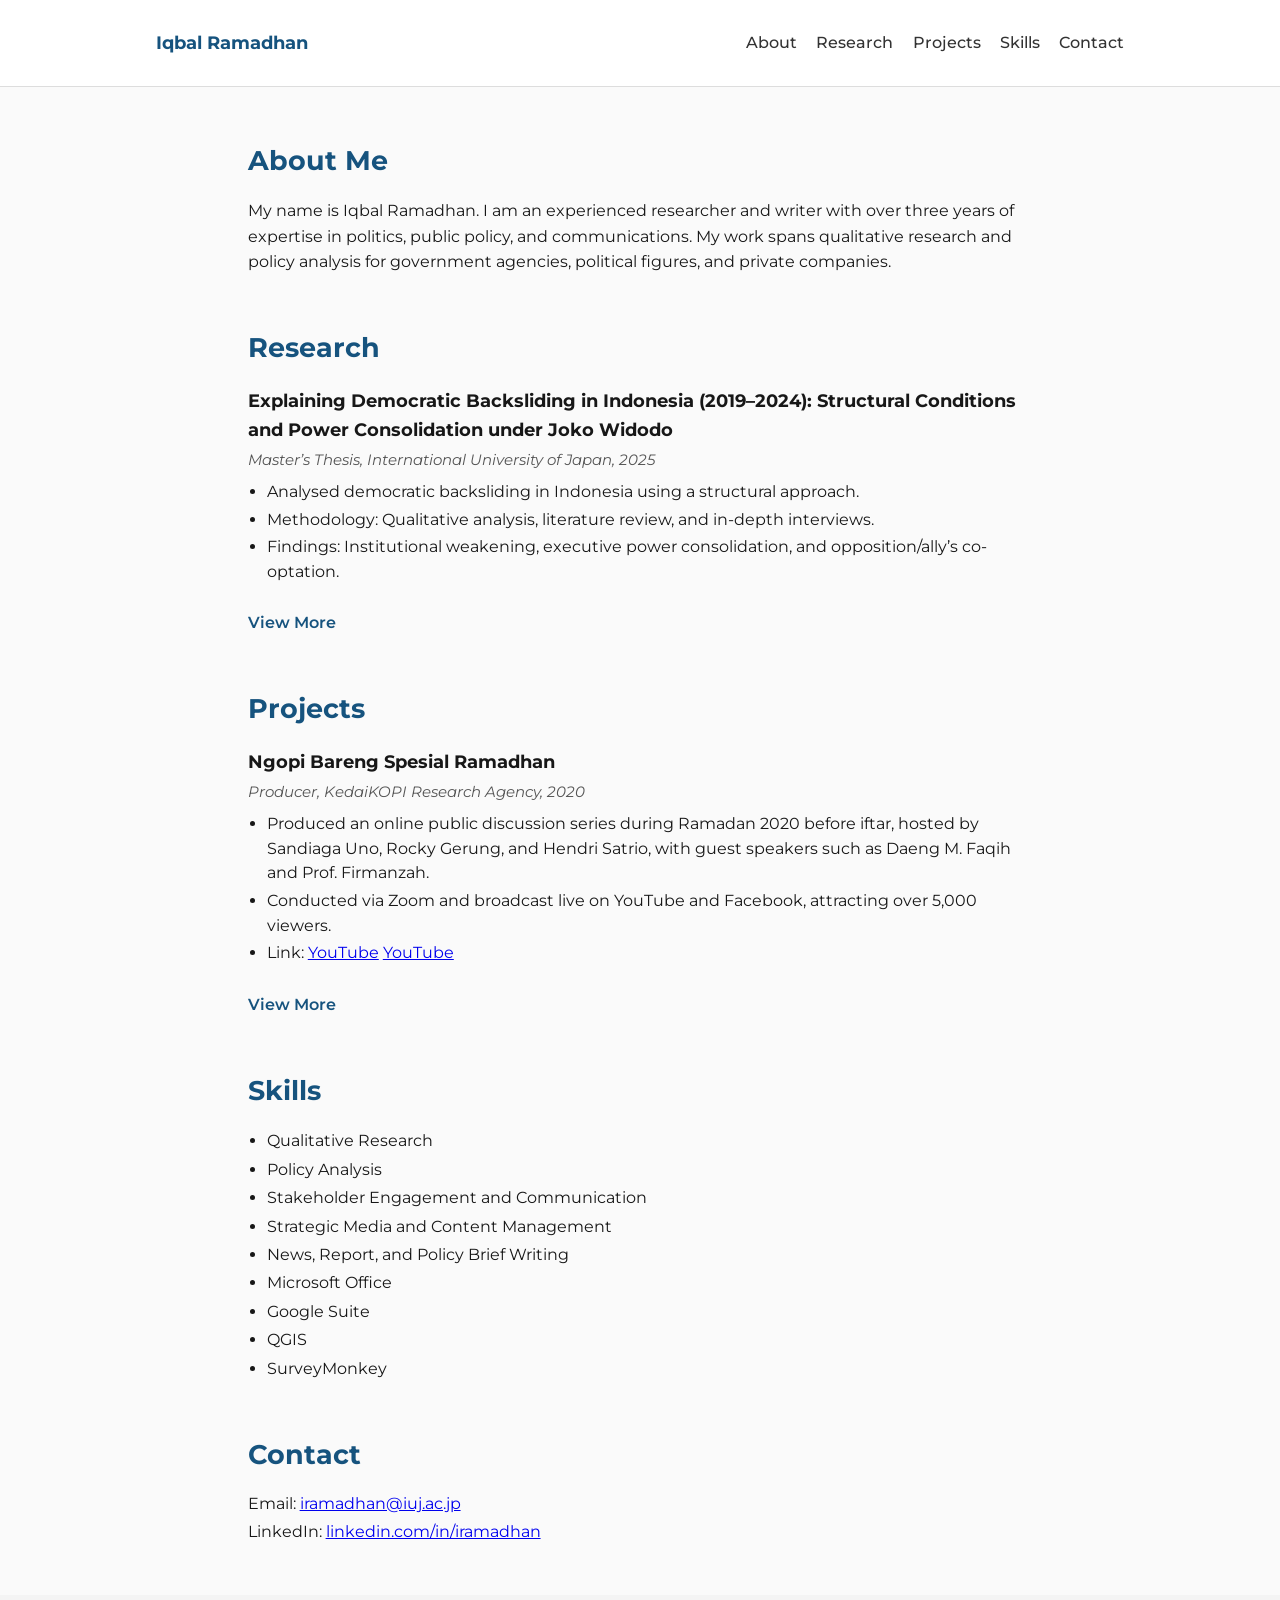
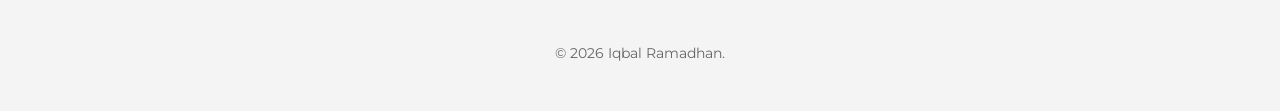
==== index.html @ 18929c5e "Update index.html" ====
<!DOCTYPE html>
<html lang="en">
<head>
  <meta charset="UTF-8" />
  <meta name="viewport" content="width=device-width, initial-scale=1.0" />
  <title>Iqbal Ramadhan – Portfolio</title>
  <link rel="preconnect" href="https://fonts.googleapis.com">
  <link rel="preconnect" href="https://fonts.gstatic.com" crossorigin>
  <link href="https://fonts.googleapis.com/css2?family=Montserrat:wght@400;600;700&display=swap" rel="stylesheet">
  <link rel="stylesheet" href="style.css" />
</head>
<body>
  <!-- Navbar -->
  <header>
    <nav>
      <h1>Iqbal Ramadhan</h1>
      <ul>
        <li><a href="#about">About</a></li>
        <li><a href="#research">Research</a></li>
        <li><a href="#projects">Projects</a></li>
        <li><a href="#skills">Skills</a></li>
        <li><a href="#contact">Contact</a></li>
      </ul>
    </nav>
  </header>

  <!-- About -->
  <section id="about">
    <h2>About Me</h2>
    <p>My name is Iqbal Ramadhan. I am an experienced researcher and writer with over three years of expertise in politics, public policy, and communications. My work spans qualitative research and policy analysis for government agencies, political figures, and private companies.</p>
  </section>

  <!-- Research (show 1 item by default) -->
  <section id="research">
    <h2>Research</h2>

    <!-- Always visible -->
    <article class="research-item">
      <h3>Explaining Democratic Backsliding in Indonesia (2019–2024): Structural Conditions and Power Consolidation under Joko Widodo</h3>
      <h5><i>Master’s Thesis, International University of Japan, 2025</i></h5>
      <ul>
        <li>Analysed democratic backsliding in Indonesia using a structural approach.</li>
        <li>Methodology: Qualitative analysis, literature review, and in-depth interviews.</li>
        <li>Findings: Institutional weakening, executive power consolidation, and opposition/ally’s co-optation.</li>
      </ul>
    </article>

    <!-- Hidden initially (revealed via single View More) -->
    <div id="more-research" hidden>
      <article class="research-item">
        <h3>Survey on Political Dynamics in Depok ahead of the 2024 Election</h3>
        <h5><i>Freelance, 2023</i></h5>
        <ul>
          <li>Surveyed local political dynamics for DPRD candidates in Depok.</li>
          <li>Methodology: Online survey and focus group discussion.</li>
        </ul>
      </article>

      <article class="research-item">
        <h3>Market Survey on Toothpaste Usage Patterns</h3>
        <h5><i>KedaiKOPI Research Agency, 2021</i></h5>
        <ul>
          <li>Survey on toothpaste usage patterns in five major Indonesian cities.</li>
          <li>Methodology: Face-to-face survey.</li>
        </ul>
      </article>

      <article class="research-item">
        <h3>Survey on Stunting Prevention Communication</h3>
        <h5><i>KedaiKOPI Research Agency, 2021</i></h5>
        <ul>
          <li>Survey on stunting prevention in seven severely affected regions.</li>
          <li>Methodology: Face-to-face survey and focus group discussion.</li>
          <li>Findings: Low awareness of stunting prevention timeline was the main cause of high cases.</li>
        </ul>
      </article>

      <article class="research-item">
        <h3>Survey & FGDs on Political Dynamics in Java & Madura</h3>
        <h5><i>KedaiKOPI Research Agency, 2021</i></h5>
        <ul>
          <li>Public opinion survey and FGDs with experts in Java and Madura electoral districts.</li>
          <li>Findings: Urban areas focus on service quality, rural areas on better living standards.</li>
        </ul>
      </article>

      <article class="research-item">
        <h3>National Survey on the Relocation of the Capital to Kalimantan</h3>
        <h5><i>KedaiKOPI Research Agency, 2019</i></h5>
        <ul>
          <li>Survey on public opinion about relocating the capital to East Kalimantan.</li>
          <li>Methodology: Face-to-face interviews.</li>
          <li>Findings: 39.8% disapproved, 35.6% approved, 24.6% no opinion; in Jakarta, 95.7% disapproved.</li>
        </ul>
      </article>
    </div>

    <!-- Single toggle link -->
    <p><a href="#" id="toggle-research" class="toggle-link">View More</a></p>
  </section>

  <!-- Projects (show 1 item by default) -->
  <section id="projects">
    <h2>Projects</h2>

    <!-- Always visible -->
    <article class="project-item">
      <h3>Ngopi Bareng Spesial Ramadhan</h3>
      <h5><i>Producer, KedaiKOPI Research Agency, 2020</i></h5>
      <ul>
        <li>Produced an online public discussion series during Ramadan 2020 before iftar, hosted by Sandiaga Uno, Rocky Gerung, and Hendri Satrio, with guest speakers such as Daeng M. Faqih and Prof. Firmanzah.</li>
        <li>Conducted via Zoom and broadcast live on YouTube and Facebook, attracting over 5,000 viewers.</li>
        <li>Link: <a href="https://www.youtube.com/watch?v=qSgcNEgy-Eo">YouTube</a> <a href="https://www.youtube.com/watch?v=FkZupnpDZ5M">YouTube</a></li>
      </ul>
    </article>

    <!-- Hidden initially (revealed via single View More) -->
    <div id="more-projects" hidden>
      <article class="project-item">
        <h3>Ngopi Bareng: Satu Asa Lawan Covid-19</h3>
        <h5><i>Producer, KedaiKOPI Research Agency, 2020</i></h5>
        <ul>
          <li>Produced an online public discussion on the early Covid-19 developments in Indonesia featuring Prof. Amin Soebandrio, Daeng M. Faqih, Agus Wibowo, Sudirman Said, and Ismail Fahmi.</li>
          <li>Conducted via Zoom and broadcast live on YouTube and Facebook, reaching over 2,000 viewers.</li>
          <li>Link: https://www.youtube.com/watch?v=qSgcNEgy-Eo <a href="#">YouTube</a></li>
        </ul>
      </article>

      <article class="project-item">
        <h3>Public Lecture by Minister of Foreign Affairs of Malaysia</h3>
        <h5><i>Project Leader, KedaiKOPI Research Agency, 2019</i></h5>
        <ul>
          <li>Led the public lecture by Malaysian Foreign Minister Saifuddin Abdullah at Paramadina University (20 July 2019).</li>
          <li>Coordinated with the Embassy of Malaysia & Paramadina University; managed event logistics.</li>
          <li>Held at Nurcholish Madjid Auditorium and broadcast live on YouTube.</li>
          <li>Link: <a href="#">YouTube</a></li>
        </ul>
      </article>
    </div>

    <!-- Single toggle link -->
    <p><a href="#" id="toggle-projects" class="toggle-link">View More</a></p>
  </section>

  <!-- Skills -->
  <section id="skills">
    <h2>Skills</h2>
    <ul>
      <li>Qualitative Research</li>
      <li>Policy Analysis</li>
      <li>Stakeholder Engagement and Communication</li>
      <li>Strategic Media and Content Management</li>
      <li>News, Report, and Policy Brief Writing</li>
      <li>Microsoft Office</li>
      <li>Google Suite</li>
      <li>QGIS</li>
      <li>SurveyMonkey</li>
    </ul>
  </section>

  <!-- Contact -->
  <section id="contact">
    <h2>Contact</h2>
    <p>Email: <a href="mailto:iramadhan@iuj.ac.jp">iramadhan@iuj.ac.jp</a></p>
    <p>LinkedIn: <a href="#">linkedin.com/in/iramadhan</a></p>
  </section>

  <!-- Footer -->
  <footer>
    <p>&copy; <span id="y"></span> Iqbal Ramadhan.</p>
  </footer>

  <!-- Scripts -->
  <script>
    // Current year
    document.getElementById('y').textContent = new Date().getFullYear();

    // Helpers
    const toggleBlock = (linkEl, blockEl) => {
      linkEl.addEventListener('click', (e) => {
        e.preventDefault();
        const isHidden = blockEl.hasAttribute('hidden');
        if (isHidden) {
          blockEl.removeAttribute('hidden');
          linkEl.textContent = 'View Less';
        } else {
          blockEl.setAttribute('hidden', '');
          linkEl.textContent = 'View More';
        }
      });
    };

    // Research toggle (one link for all hidden items)
    toggleBlock(
      document.getElementById('toggle-research'),
      document.getElementById('more-research')
    );

    // Projects toggle (one link for all hidden items)
    toggleBlock(
      document.getElementById('toggle-projects'),
      document.getElementById('more-projects')
    );
  </script>
</body>
</html>
---- style.css ----
/* Base */
* { box-sizing: border-box; }
html, body { margin: 0; }
body {
  font-family: 'Montserrat', system-ui, -apple-system, Segoe UI, Roboto, Arial, sans-serif;
  line-height: 1.6;
  color: #171717;
  background: #fafafa;
}

/* Navbar */
header {
  background: #fff;
  border-bottom: 1px solid #ddd;
  position: sticky;
  top: 0;
  z-index: 100;
}
nav {
  max-width: 1000px;
  margin: auto;
  display: flex;
  justify-content: space-between;
  align-items: center;
  padding: 0.9rem 1rem;
}
nav h1 { font-size: 1.1rem; color: #16537e; font-weight: 700; }
nav ul { list-style: none; display: flex; gap: 1.2rem; padding-left: 0; }
nav a { text-decoration: none; color: #333; font-weight: 500; }
nav a:hover { color: #0f6bd6; }

/* Sections */
section {
  max-width: 820px;
  margin: 3.2rem auto;
  padding: 0 1.1rem;
}
section h2 {
  margin: 0 0 1rem;
  font-size: 1.7rem;
  color: #16537e;
}

/* Research & Projects (flat, minimal) */
.research-item, .project-item { margin-bottom: 1.6rem; }
.research-item h3, .project-item h3 {
  font-size: 1.15rem;
  margin: 0 0 0.25rem;
}
.research-item h5, .project-item h5 {
  font-size: 0.95rem;
  color: #555;
  margin: 0 0 0.45rem;
  font-weight: 400;
}
.research-item ul, .project-item ul {
  list-style: disc;
  padding-left: 1.2rem;
  margin: 0.2rem 0 0; /* very tight top/bottom */
}
.research-item ul li, .project-item ul li { margin: 0.18rem 0; line-height: 1.55; }

/* Toggle link (simple text, no box) */
.toggle-link {
  color: #16537e;
  cursor: pointer;
  font-weight: 600;
  text-decoration: none;
}
.toggle-link:hover { text-decoration: underline; }

/* Generic lists in other sections */
#skills ul { list-style: disc; padding-left: 1.2rem; }
#skills li { margin: 0.18rem 0; }

/* Contact section */
#contact p {
  margin: 4px 0; /* bikin rapat antara Email & LinkedIn */
  line-height: 1.5;
}

/* Footer */
footer {
  text-align: center;
  padding: 2rem 1rem;
  margin-top: 2rem;
  background: #f4f4f4;
  color: #666;
  font-size: 0.9rem;
}
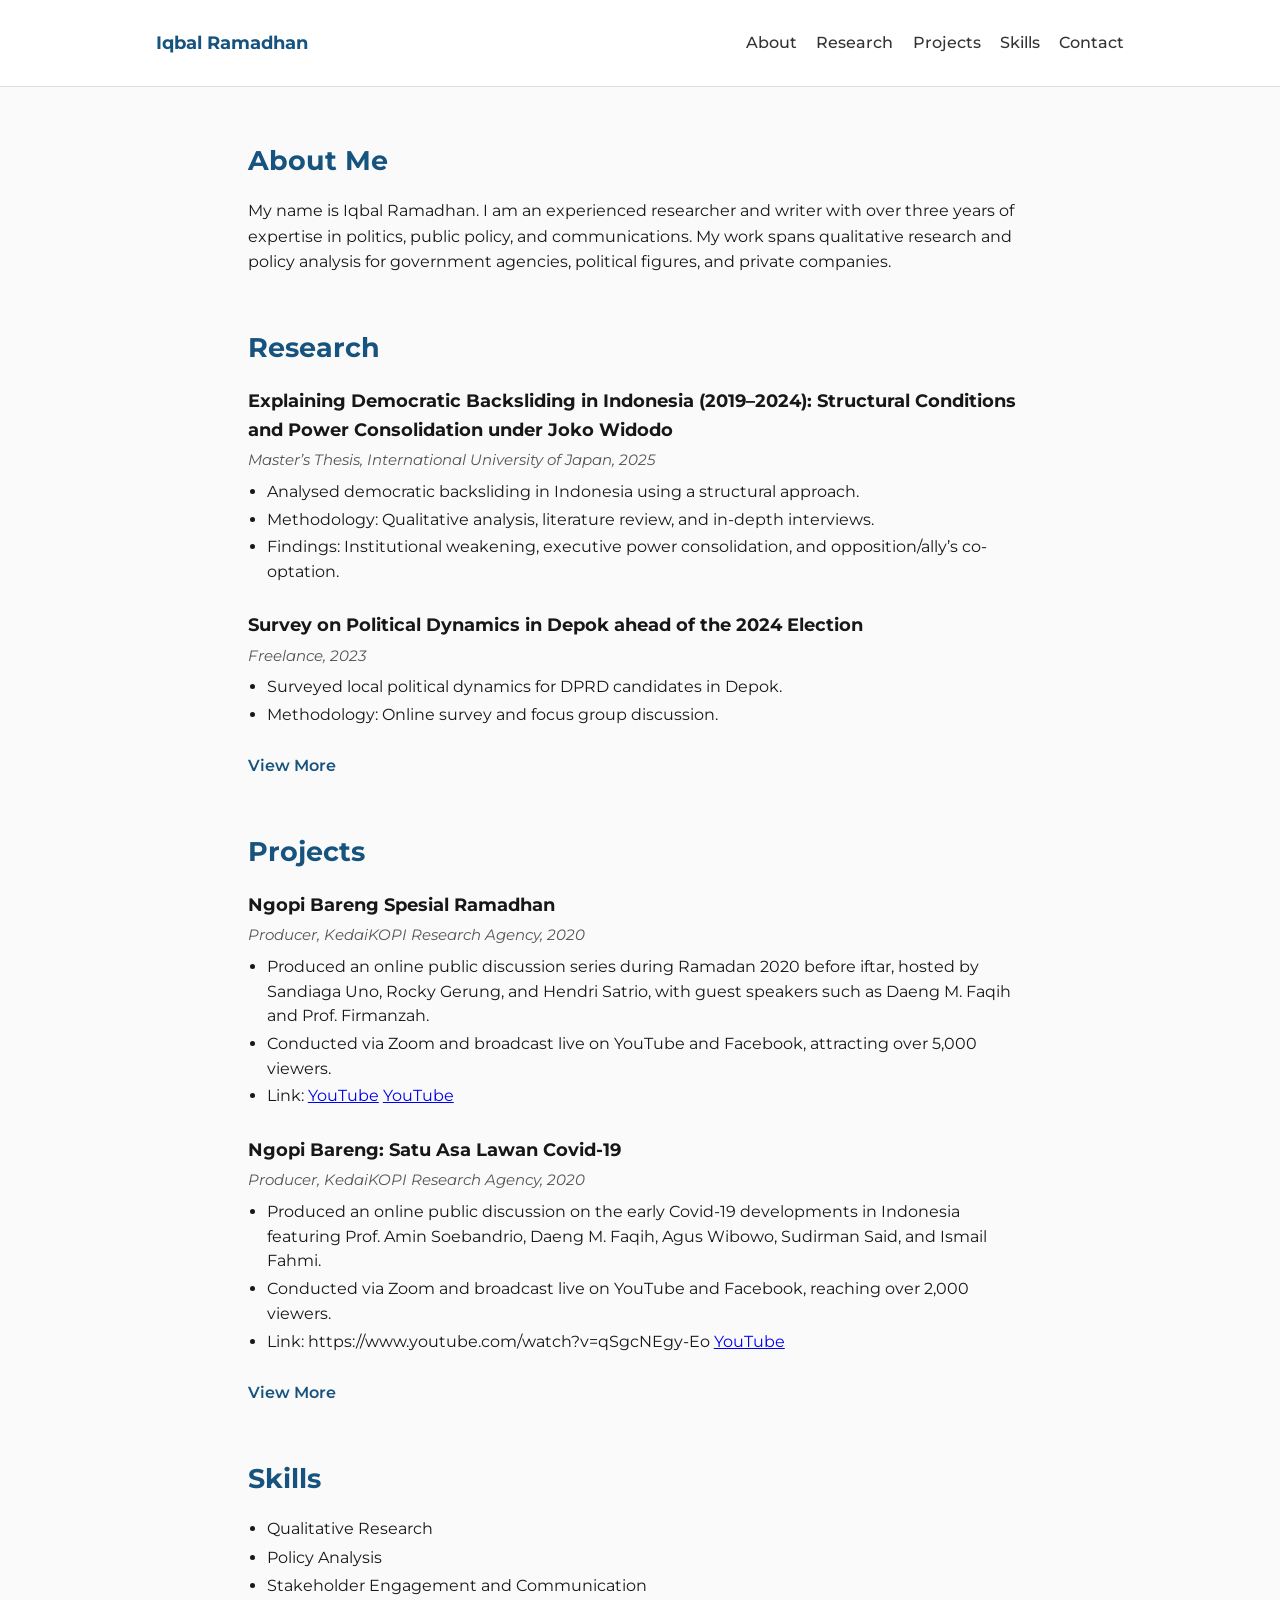
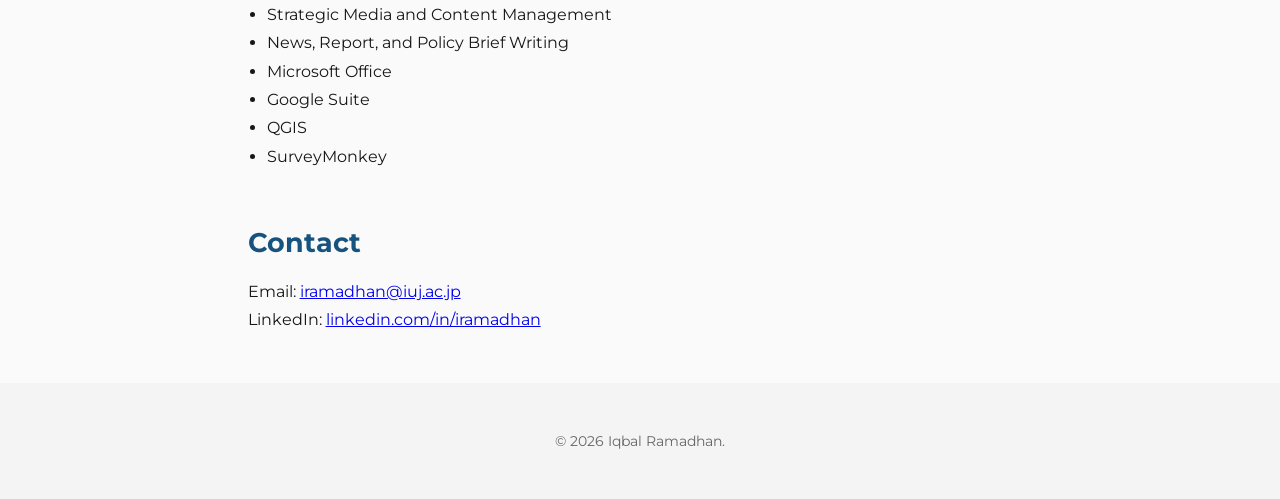
==== commit 9e5778fc: "Update index.html" ====
--- a/index.html
+++ b/index.html
@@ -45,17 +45,17 @@
       </ul>
     </article>
 
+     <article class="research-item">
+        <h3>Survey on Political Dynamics in Depok ahead of the 2024 Election</h3>
+        <h5><i>Freelance, 2023</i></h5>
+        <ul>
+          <li>Surveyed local political dynamics for DPRD candidates in Depok.</li>
+          <li>Methodology: Online survey and focus group discussion.</li>
+        </ul>
+      </article>
+
     <!-- Hidden initially (revealed via single View More) -->
     <div id="more-research" hidden>
-      <article class="research-item">
-        <h3>Survey on Political Dynamics in Depok ahead of the 2024 Election</h3>
-        <h5><i>Freelance, 2023</i></h5>
-        <ul>
-          <li>Surveyed local political dynamics for DPRD candidates in Depok.</li>
-          <li>Methodology: Online survey and focus group discussion.</li>
-        </ul>
-      </article>
-
       <article class="research-item">
         <h3>Market Survey on Toothpaste Usage Patterns</h3>
         <h5><i>KedaiKOPI Research Agency, 2021</i></h5>
@@ -113,19 +113,18 @@
         <li>Link: <a href="https://www.youtube.com/watch?v=qSgcNEgy-Eo">YouTube</a> <a href="https://www.youtube.com/watch?v=FkZupnpDZ5M">YouTube</a></li>
       </ul>
     </article>
+    <article class="project-item">
+      <h3>Ngopi Bareng: Satu Asa Lawan Covid-19</h3>
+      <h5><i>Producer, KedaiKOPI Research Agency, 2020</i></h5>
+      <ul>
+        <li>Produced an online public discussion on the early Covid-19 developments in Indonesia featuring Prof. Amin Soebandrio, Daeng M. Faqih, Agus Wibowo, Sudirman Said, and Ismail Fahmi.</li>
+        <li>Conducted via Zoom and broadcast live on YouTube and Facebook, reaching over 2,000 viewers.</li>
+        <li>Link: https://www.youtube.com/watch?v=qSgcNEgy-Eo <a href="#">YouTube</a></li>
+      </ul>
+    </article>
 
     <!-- Hidden initially (revealed via single View More) -->
     <div id="more-projects" hidden>
-      <article class="project-item">
-        <h3>Ngopi Bareng: Satu Asa Lawan Covid-19</h3>
-        <h5><i>Producer, KedaiKOPI Research Agency, 2020</i></h5>
-        <ul>
-          <li>Produced an online public discussion on the early Covid-19 developments in Indonesia featuring Prof. Amin Soebandrio, Daeng M. Faqih, Agus Wibowo, Sudirman Said, and Ismail Fahmi.</li>
-          <li>Conducted via Zoom and broadcast live on YouTube and Facebook, reaching over 2,000 viewers.</li>
-          <li>Link: https://www.youtube.com/watch?v=qSgcNEgy-Eo <a href="#">YouTube</a></li>
-        </ul>
-      </article>
-
       <article class="project-item">
         <h3>Public Lecture by Minister of Foreign Affairs of Malaysia</h3>
         <h5><i>Project Leader, KedaiKOPI Research Agency, 2019</i></h5>
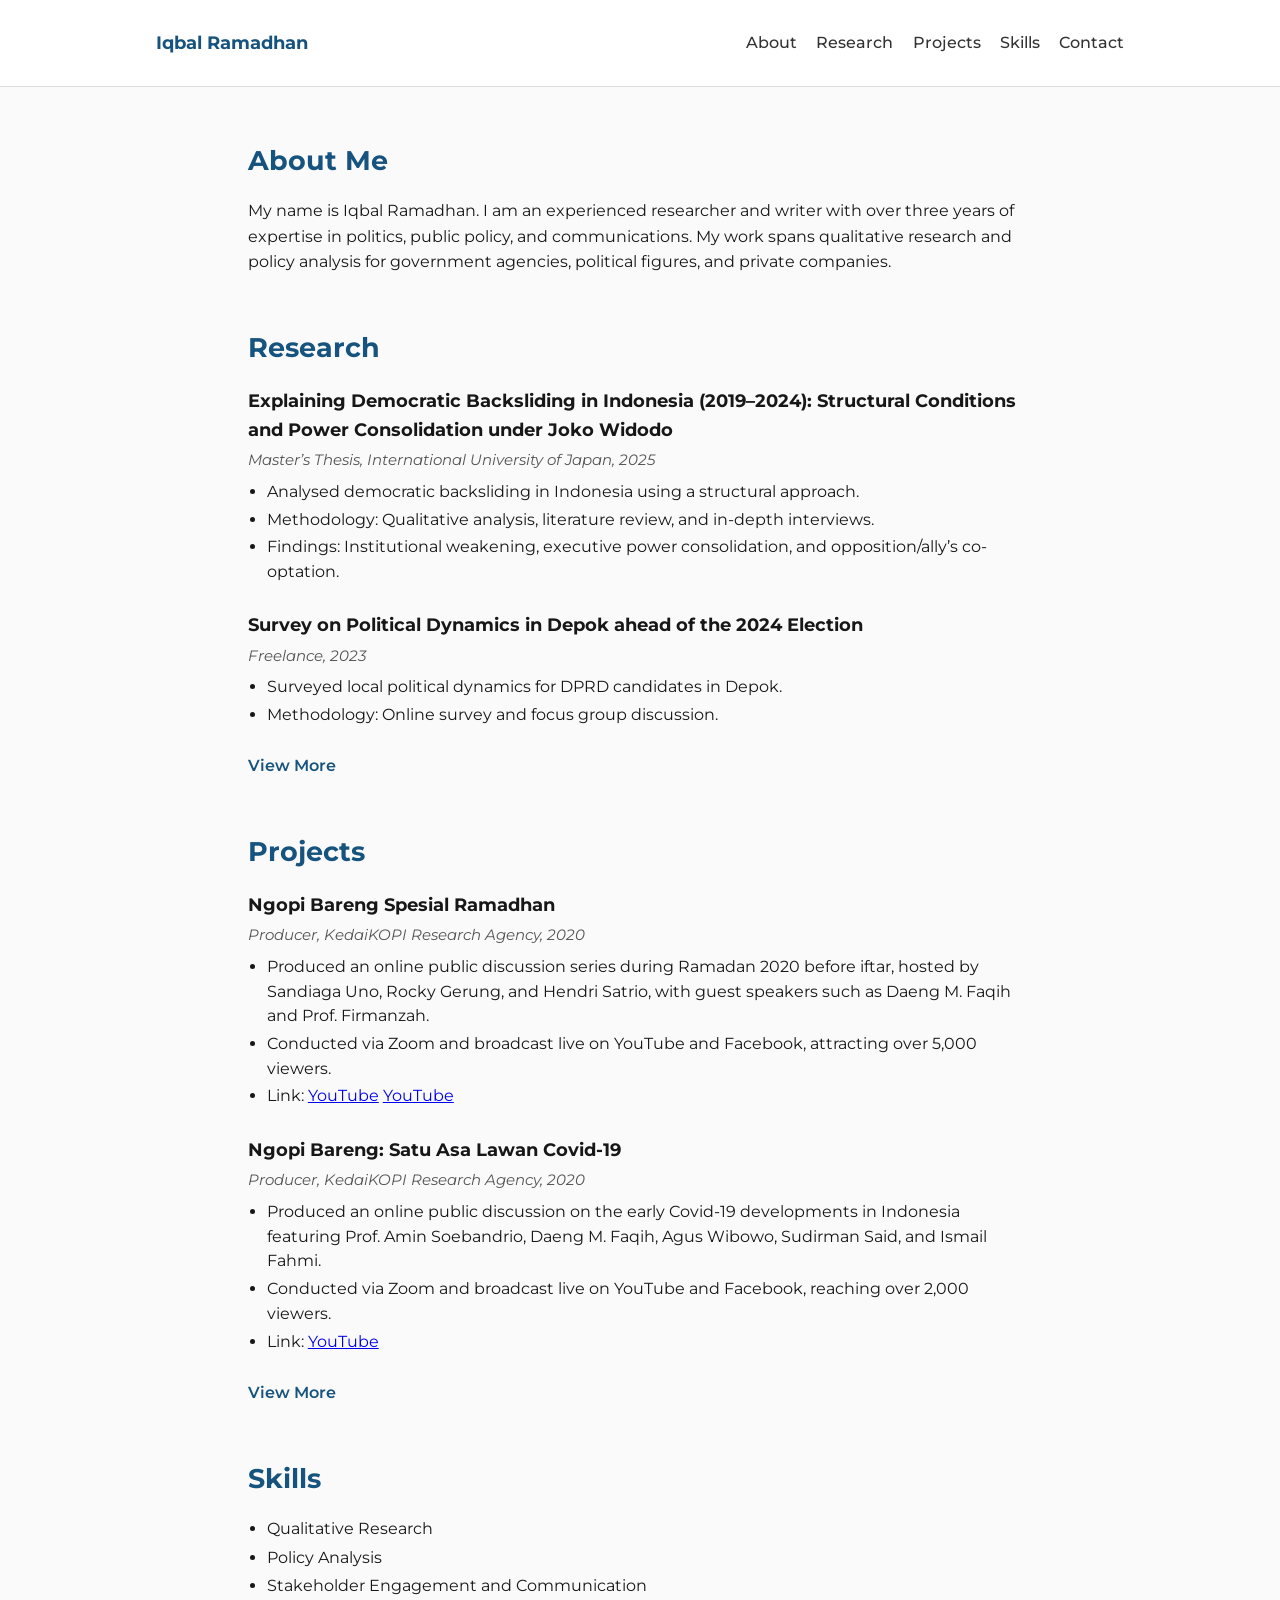
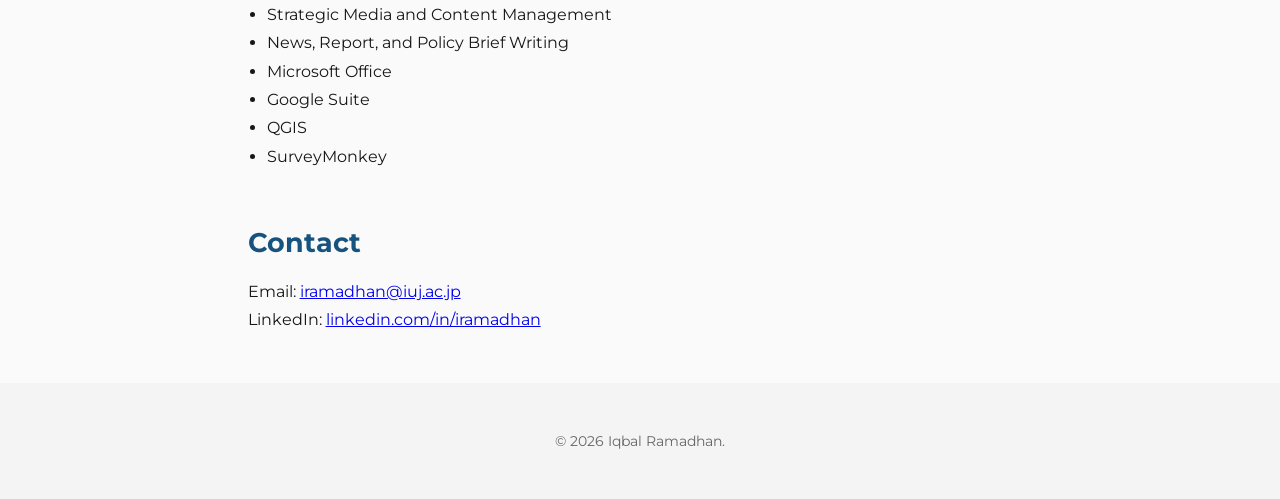
==== commit a5b7a4ec: "Update index.html" ====
--- a/index.html
+++ b/index.html
@@ -119,7 +119,7 @@
       <ul>
         <li>Produced an online public discussion on the early Covid-19 developments in Indonesia featuring Prof. Amin Soebandrio, Daeng M. Faqih, Agus Wibowo, Sudirman Said, and Ismail Fahmi.</li>
         <li>Conducted via Zoom and broadcast live on YouTube and Facebook, reaching over 2,000 viewers.</li>
-        <li>Link: https://www.youtube.com/watch?v=qSgcNEgy-Eo <a href="#">YouTube</a></li>
+        <li>Link: <a href="https://www.youtube.com/watch?v=Cg5RpzuEjAo">YouTube</a></li>
       </ul>
     </article>
 
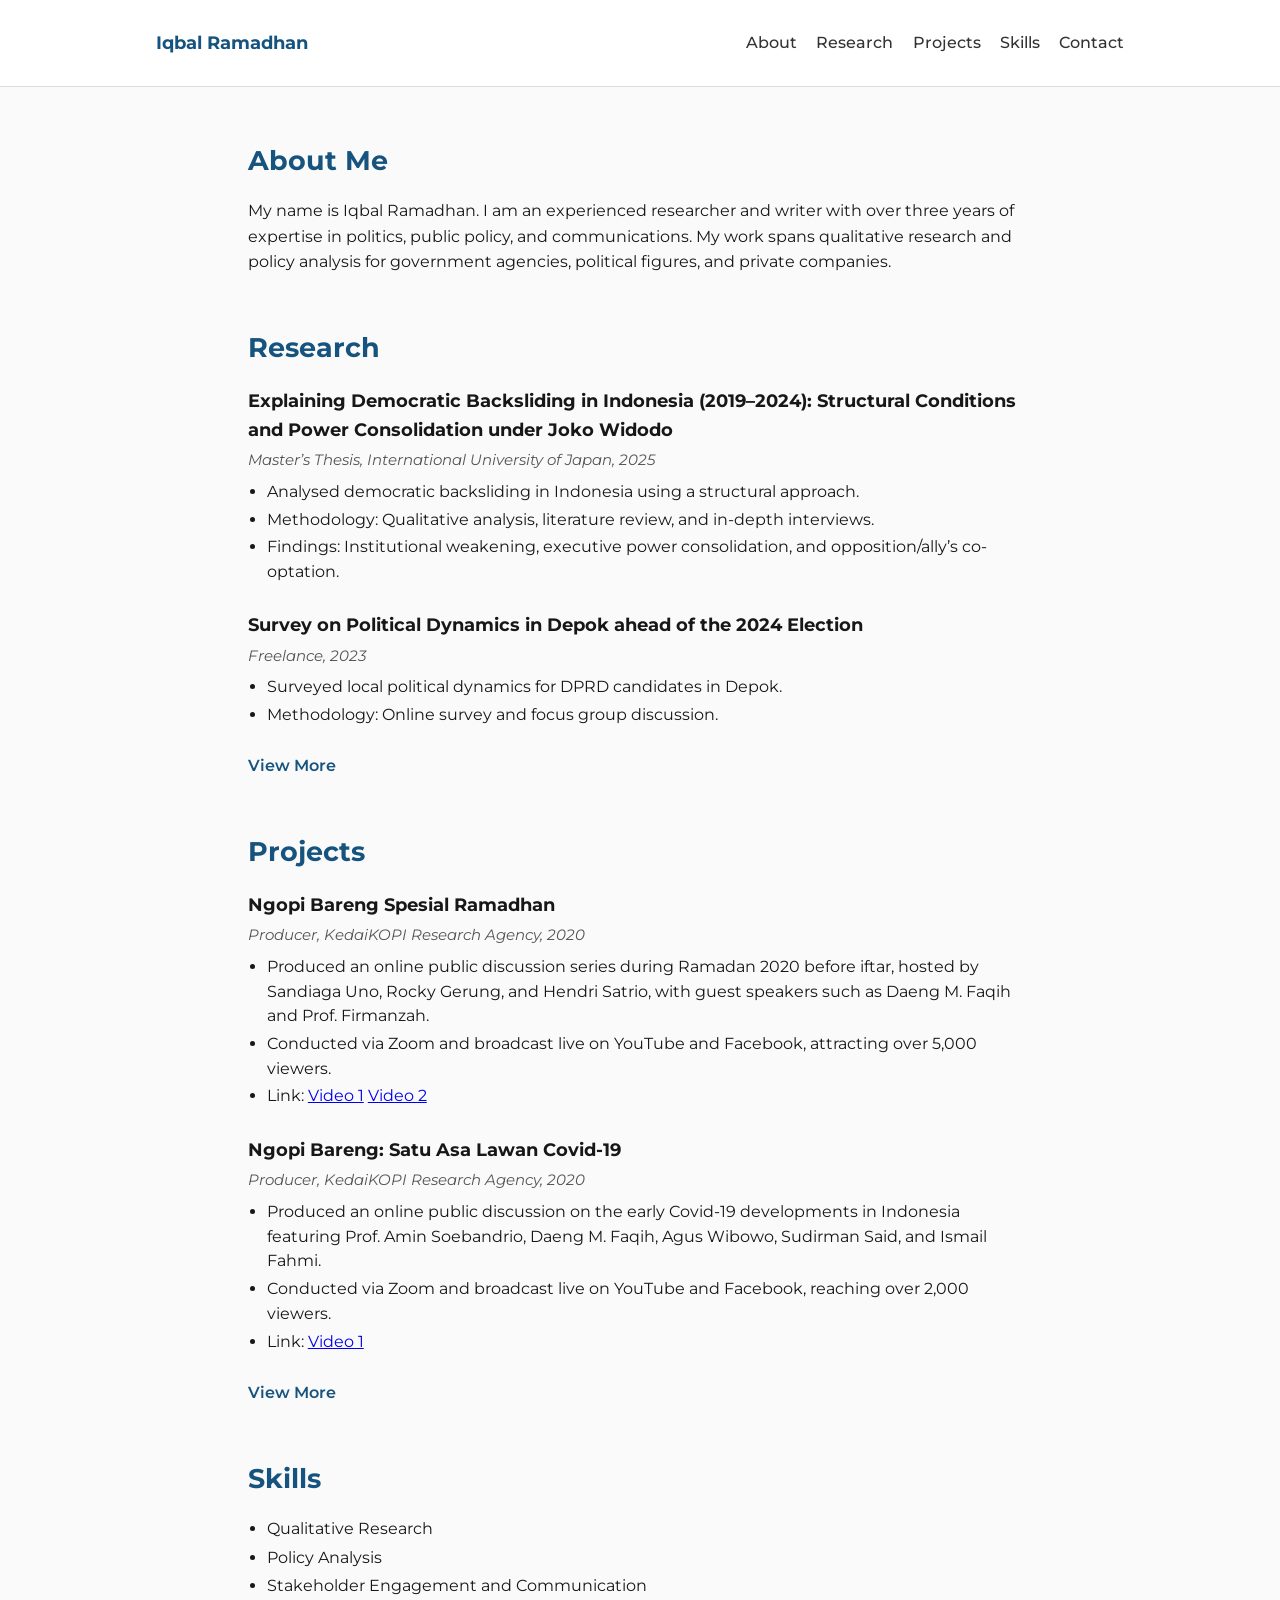
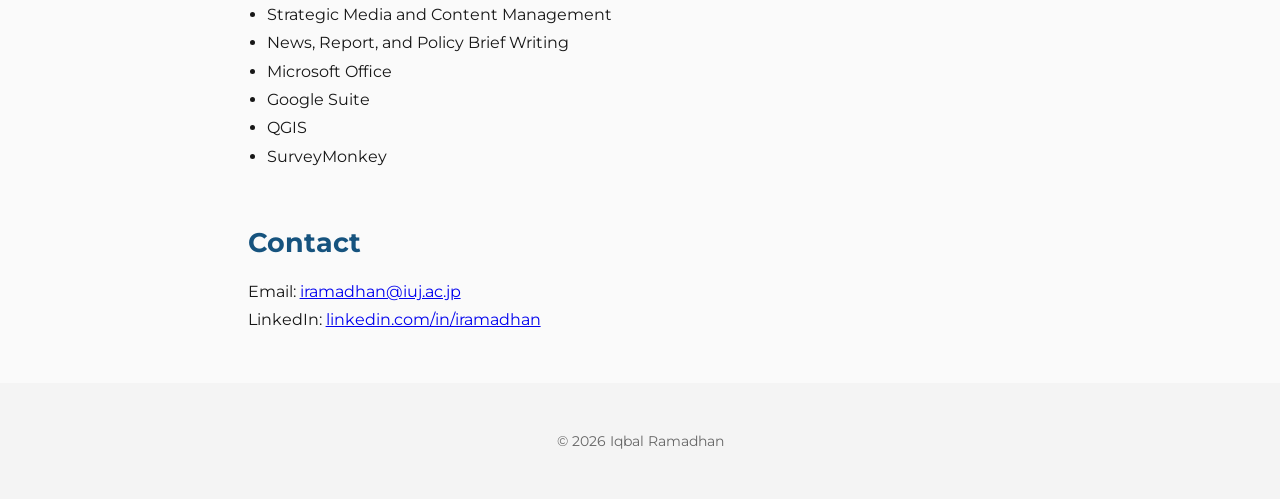
==== commit 6f0ea126: "Update index.html" ====
--- a/index.html
+++ b/index.html
@@ -110,7 +110,7 @@
       <ul>
         <li>Produced an online public discussion series during Ramadan 2020 before iftar, hosted by Sandiaga Uno, Rocky Gerung, and Hendri Satrio, with guest speakers such as Daeng M. Faqih and Prof. Firmanzah.</li>
         <li>Conducted via Zoom and broadcast live on YouTube and Facebook, attracting over 5,000 viewers.</li>
-        <li>Link: <a href="https://www.youtube.com/watch?v=qSgcNEgy-Eo">YouTube</a> <a href="https://www.youtube.com/watch?v=FkZupnpDZ5M">YouTube</a></li>
+        <li>Link: <a href="https://www.youtube.com/watch?v=qSgcNEgy-Eo">Video 1</a> <a href="https://www.youtube.com/watch?v=FkZupnpDZ5M">Video 2</a></li>
       </ul>
     </article>
     <article class="project-item">
@@ -119,7 +119,7 @@
       <ul>
         <li>Produced an online public discussion on the early Covid-19 developments in Indonesia featuring Prof. Amin Soebandrio, Daeng M. Faqih, Agus Wibowo, Sudirman Said, and Ismail Fahmi.</li>
         <li>Conducted via Zoom and broadcast live on YouTube and Facebook, reaching over 2,000 viewers.</li>
-        <li>Link: <a href="https://www.youtube.com/watch?v=Cg5RpzuEjAo">YouTube</a></li>
+        <li>Link: <a href="https://www.youtube.com/watch?v=Cg5RpzuEjAo">Video 1</a></li>
       </ul>
     </article>
 
@@ -132,7 +132,7 @@
           <li>Led the public lecture by Malaysian Foreign Minister Saifuddin Abdullah at Paramadina University (20 July 2019).</li>
           <li>Coordinated with the Embassy of Malaysia & Paramadina University; managed event logistics.</li>
           <li>Held at Nurcholish Madjid Auditorium and broadcast live on YouTube.</li>
-          <li>Link: <a href="#">YouTube</a></li>
+          <li>Link: <a href="https://www.youtube.com/watch?v=GY3Y5GAwkgk">Video 1</a></li>
         </ul>
       </article>
     </div>
@@ -166,7 +166,7 @@
 
   <!-- Footer -->
   <footer>
-    <p>&copy; <span id="y"></span> Iqbal Ramadhan.</p>
+    <p>&copy; <span id="y"></span> Iqbal Ramadhan</p>
   </footer>
 
   <!-- Scripts -->
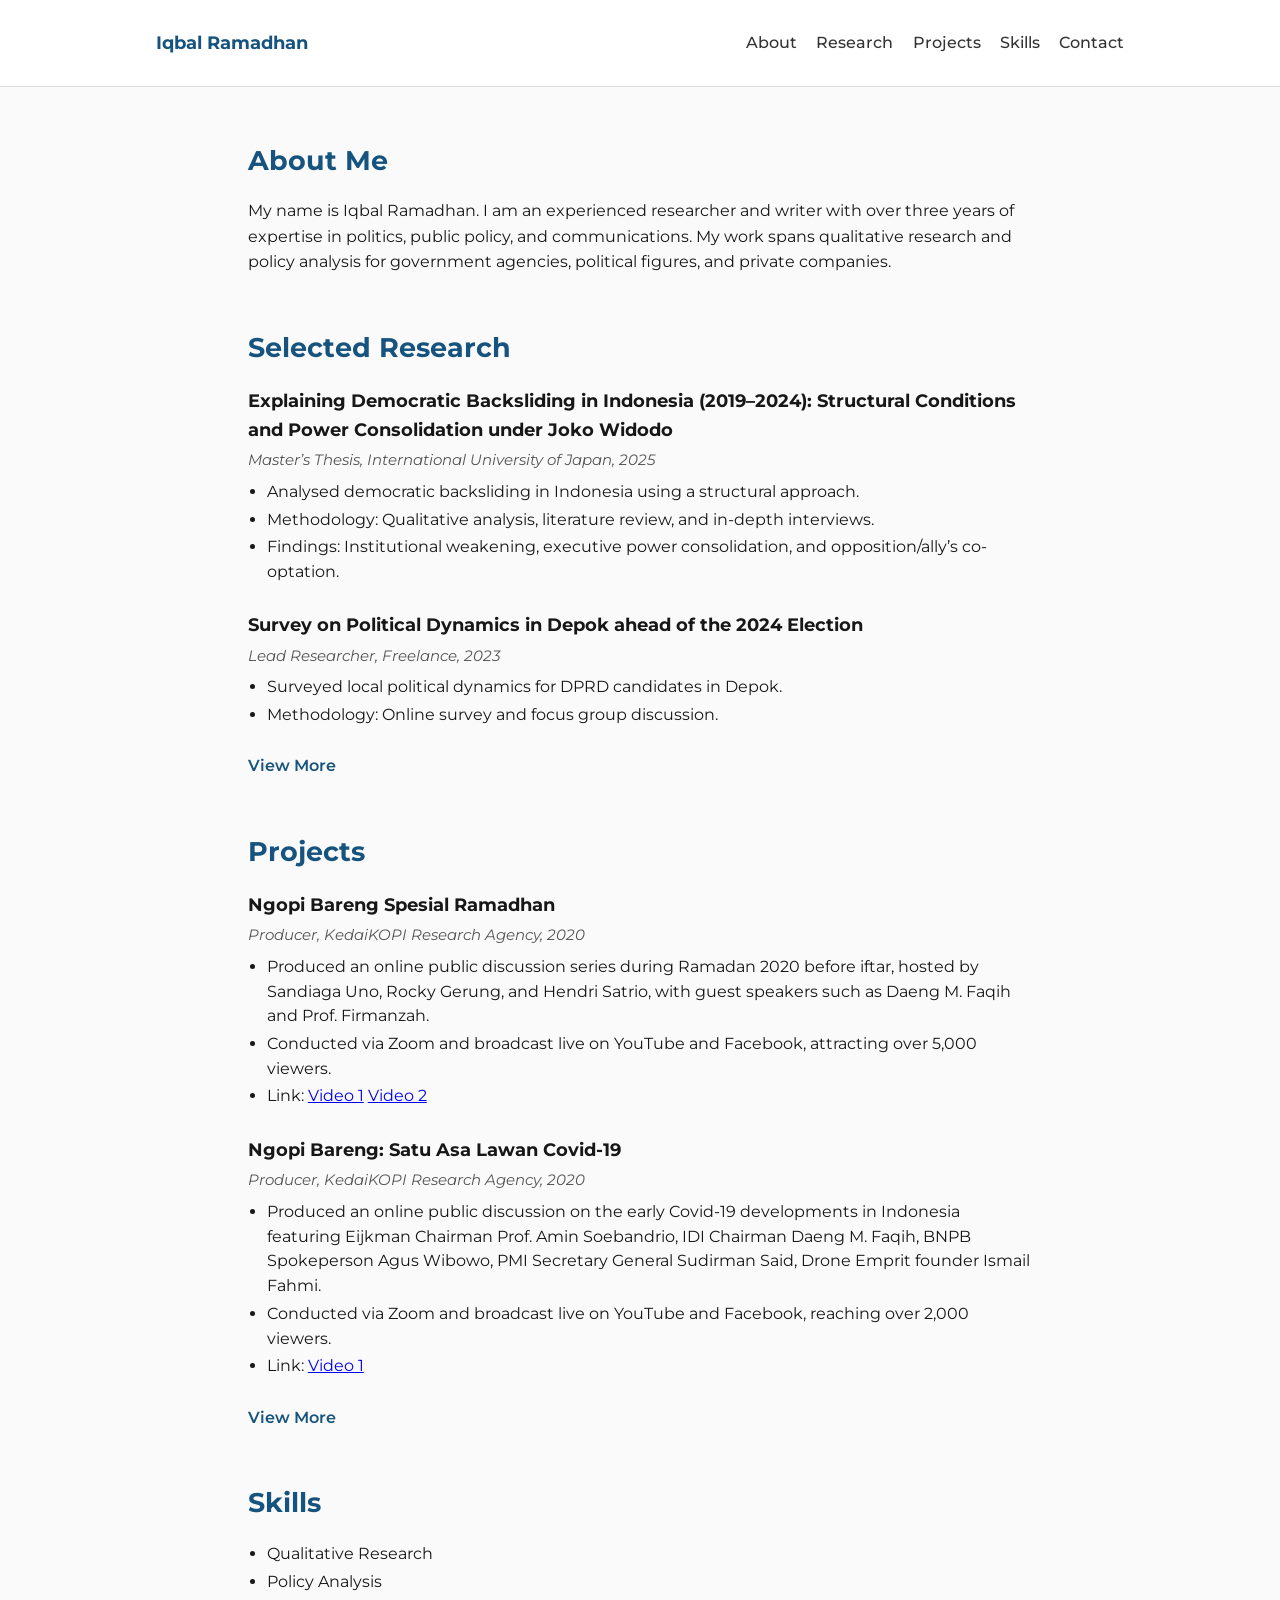
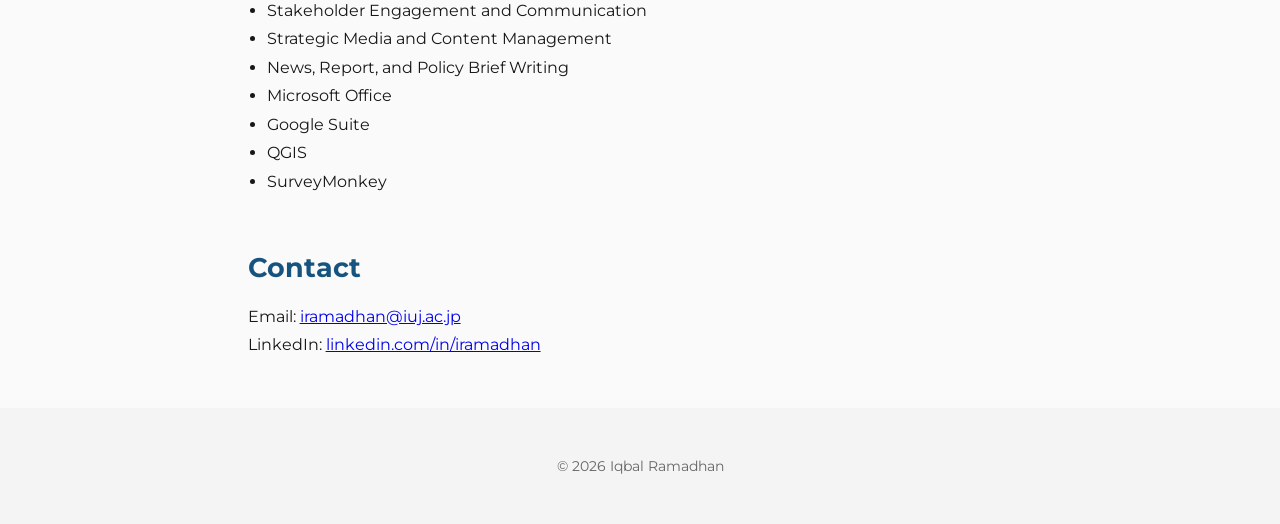
==== commit 0a15cf8c: "Update index.html" ====
--- a/index.html
+++ b/index.html
@@ -32,7 +32,7 @@
 
   <!-- Research (show 1 item by default) -->
   <section id="research">
-    <h2>Research</h2>
+    <h2>Selected Research</h2>
 
     <!-- Always visible -->
     <article class="research-item">
@@ -47,7 +47,7 @@
 
      <article class="research-item">
         <h3>Survey on Political Dynamics in Depok ahead of the 2024 Election</h3>
-        <h5><i>Freelance, 2023</i></h5>
+        <h5><i>Lead Researcher, Freelance, 2023</i></h5>
         <ul>
           <li>Surveyed local political dynamics for DPRD candidates in Depok.</li>
           <li>Methodology: Online survey and focus group discussion.</li>
@@ -58,7 +58,7 @@
     <div id="more-research" hidden>
       <article class="research-item">
         <h3>Market Survey on Toothpaste Usage Patterns</h3>
-        <h5><i>KedaiKOPI Research Agency, 2021</i></h5>
+        <h5><i>Researcher, KedaiKOPI Research Agency, 2021</i></h5>
         <ul>
           <li>Survey on toothpaste usage patterns in five major Indonesian cities.</li>
           <li>Methodology: Face-to-face survey.</li>
@@ -67,7 +67,7 @@
 
       <article class="research-item">
         <h3>Survey on Stunting Prevention Communication</h3>
-        <h5><i>KedaiKOPI Research Agency, 2021</i></h5>
+        <h5><i>Researcher, KedaiKOPI Research Agency, 2021</i></h5>
         <ul>
           <li>Survey on stunting prevention in seven severely affected regions.</li>
           <li>Methodology: Face-to-face survey and focus group discussion.</li>
@@ -77,7 +77,7 @@
 
       <article class="research-item">
         <h3>Survey & FGDs on Political Dynamics in Java & Madura</h3>
-        <h5><i>KedaiKOPI Research Agency, 2021</i></h5>
+        <h5><i>Researcher, KedaiKOPI Research Agency, 2021</i></h5>
         <ul>
           <li>Public opinion survey and FGDs with experts in Java and Madura electoral districts.</li>
           <li>Findings: Urban areas focus on service quality, rural areas on better living standards.</li>
@@ -86,7 +86,7 @@
 
       <article class="research-item">
         <h3>National Survey on the Relocation of the Capital to Kalimantan</h3>
-        <h5><i>KedaiKOPI Research Agency, 2019</i></h5>
+        <h5><i>Researcher, KedaiKOPI Research Agency, 2019</i></h5>
         <ul>
           <li>Survey on public opinion about relocating the capital to East Kalimantan.</li>
           <li>Methodology: Face-to-face interviews.</li>
@@ -117,7 +117,7 @@
       <h3>Ngopi Bareng: Satu Asa Lawan Covid-19</h3>
       <h5><i>Producer, KedaiKOPI Research Agency, 2020</i></h5>
       <ul>
-        <li>Produced an online public discussion on the early Covid-19 developments in Indonesia featuring Prof. Amin Soebandrio, Daeng M. Faqih, Agus Wibowo, Sudirman Said, and Ismail Fahmi.</li>
+        <li>Produced an online public discussion on the early Covid-19 developments in Indonesia featuring Eijkman Chairman Prof. Amin Soebandrio, IDI Chairman Daeng M. Faqih, BNPB Spokeperson Agus Wibowo, PMI Secretary General Sudirman Said, Drone Emprit founder Ismail Fahmi.</li>
         <li>Conducted via Zoom and broadcast live on YouTube and Facebook, reaching over 2,000 viewers.</li>
         <li>Link: <a href="https://www.youtube.com/watch?v=Cg5RpzuEjAo">Video 1</a></li>
       </ul>
